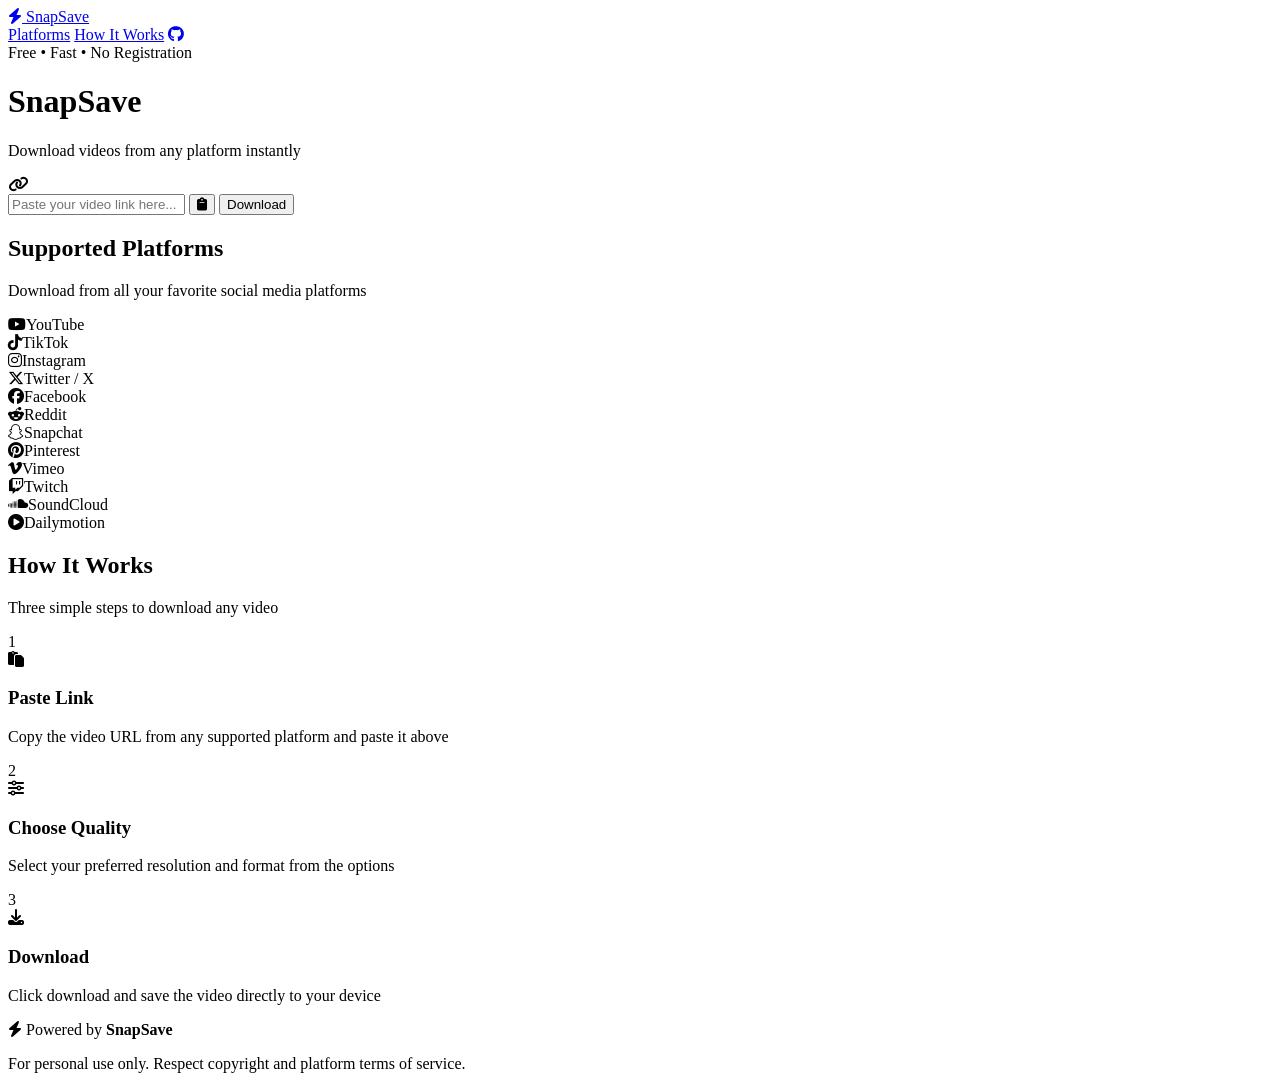
==== templates/index.html @ 3cb5baf1 "feat: add main HTML template with glassmorphism UI" ====
<!DOCTYPE html>
<html lang="en">
<head>
    <meta charset="UTF-8">
    <meta name="viewport" content="width=device-width, initial-scale=1.0">
    <title>SnapSave - Download Videos from Any Platform</title>
    <meta name="description" content="Download videos from YouTube, TikTok, Instagram, Twitter/X, Facebook, Reddit, Snapchat and more. Free, fast, and no registration required.">
    <link rel="preconnect" href="https://fonts.googleapis.com">
    <link rel="preconnect" href="https://fonts.gstatic.com" crossorigin>
    <link href="https://fonts.googleapis.com/css2?family=Inter:wght@300;400;500;600;700;800;900&display=swap" rel="stylesheet">
    <link rel="stylesheet" href="https://cdnjs.cloudflare.com/ajax/libs/font-awesome/6.5.1/css/all.min.css">
    <link rel="stylesheet" href="/static/css/style.css">
</head>
<body>
    <!-- Dot grid background -->
    <div class="dot-grid"></div>

    <!-- Ambient glow blobs -->
    <div class="ambient-glow ambient-glow--1"></div>
    <div class="ambient-glow ambient-glow--2"></div>
    <div class="ambient-glow ambient-glow--3"></div>

    <!-- Main Container -->
    <div class="container">

        <!-- Navigation -->
        <nav class="nav">
            <a href="/" class="nav__logo">
                <i class="fas fa-bolt"></i>
                <span>SnapSave</span>
            </a>
            <div class="nav__links">
                <a href="#platforms" class="nav__link">Platforms</a>
                <a href="#how-it-works" class="nav__link">How It Works</a>
                <a href="https://github.com" target="_blank" class="nav__link nav__link--icon" title="GitHub">
                    <i class="fab fa-github"></i>
                </a>
            </div>
        </nav>

        <!-- Hero Section -->
        <header class="hero">
            <div class="hero__badge">Free &bull; Fast &bull; No Registration</div>
            <h1 class="hero__title">
                <span class="gradient-text">SnapSave</span>
            </h1>
            <p class="hero__subtitle">Download videos from any platform instantly</p>

            <!-- URL Input -->
            <div class="input-group glass-card">
                <div class="input-group__icon">
                    <i class="fas fa-link"></i>
                </div>
                <input
                    type="url"
                    id="urlInput"
                    class="input-group__field"
                    placeholder="Paste your video link here..."
                    autocomplete="off"
                    spellcheck="false"
                >
                <button id="pasteBtn" class="input-group__paste" title="Paste from clipboard">
                    <i class="fas fa-clipboard"></i>
                </button>
                <button id="fetchBtn" class="btn btn--primary">
                    <span class="btn__text">Download</span>
                    <span class="btn__loader" hidden>
                        <i class="fas fa-circle-notch fa-spin"></i>
                    </span>
                </button>
            </div>
        </header>

        <!-- Results Section -->
        <section id="results" class="results" hidden>
            <div class="results__card glass-card">
                <!-- Thumbnail -->
                <div class="results__media">
                    <img id="resultThumb" class="results__thumb" src="" alt="Video thumbnail">
                    <span id="resultDuration" class="results__duration"></span>
                </div>
                <!-- Info -->
                <div class="results__info">
                    <div id="resultPlatform" class="results__platform-badge"></div>
                    <h2 id="resultTitle" class="results__title"></h2>
                    <p id="resultUploader" class="results__uploader"></p>

                    <!-- Quality Selector -->
                    <div class="results__controls">
                        <div class="select-wrap">
                            <select id="qualitySelect" class="select-wrap__select">
                                <option value="best">Best Quality</option>
                            </select>
                            <i class="fas fa-chevron-down select-wrap__icon"></i>
                        </div>
                        <button id="downloadBtn" class="btn btn--download">
                            <i class="fas fa-download"></i>
                            <span class="btn__text">Download Video</span>
                            <span class="btn__loader" hidden>
                                <i class="fas fa-circle-notch fa-spin"></i>
                            </span>
                        </button>
                    </div>
                </div>
            </div>
        </section>

        <!-- Loading Skeleton -->
        <section id="skeleton" class="results" hidden>
            <div class="skeleton-card glass-card">
                <div class="skeleton skeleton--thumb"></div>
                <div class="skeleton-info">
                    <div class="skeleton skeleton--badge"></div>
                    <div class="skeleton skeleton--title"></div>
                    <div class="skeleton skeleton--subtitle"></div>
                    <div class="skeleton skeleton--controls"></div>
                </div>
            </div>
        </section>

        <!-- Supported Platforms -->
        <section id="platforms" class="platforms">
            <h2 class="section-title">Supported Platforms</h2>
            <p class="section-subtitle">Download from all your favorite social media platforms</p>
            <div class="platforms__grid">
                <div class="platform-card glass-card" style="--accent:#FF0000">
                    <i class="fab fa-youtube"></i><span>YouTube</span>
                </div>
                <div class="platform-card glass-card" style="--accent:#00F2EA">
                    <i class="fab fa-tiktok"></i><span>TikTok</span>
                </div>
                <div class="platform-card glass-card" style="--accent:#E1306C">
                    <i class="fab fa-instagram"></i><span>Instagram</span>
                </div>
                <div class="platform-card glass-card" style="--accent:#FFFFFF">
                    <i class="fab fa-x-twitter"></i><span>Twitter / X</span>
                </div>
                <div class="platform-card glass-card" style="--accent:#1877F2">
                    <i class="fab fa-facebook"></i><span>Facebook</span>
                </div>
                <div class="platform-card glass-card" style="--accent:#FF4500">
                    <i class="fab fa-reddit-alien"></i><span>Reddit</span>
                </div>
                <div class="platform-card glass-card" style="--accent:#FFFC00">
                    <i class="fab fa-snapchat"></i><span>Snapchat</span>
                </div>
                <div class="platform-card glass-card" style="--accent:#E60023">
                    <i class="fab fa-pinterest"></i><span>Pinterest</span>
                </div>
                <div class="platform-card glass-card" style="--accent:#1AB7EA">
                    <i class="fab fa-vimeo-v"></i><span>Vimeo</span>
                </div>
                <div class="platform-card glass-card" style="--accent:#9146FF">
                    <i class="fab fa-twitch"></i><span>Twitch</span>
                </div>
                <div class="platform-card glass-card" style="--accent:#FF5500">
                    <i class="fab fa-soundcloud"></i><span>SoundCloud</span>
                </div>
                <div class="platform-card glass-card" style="--accent:#00AAFF">
                    <i class="fas fa-play-circle"></i><span>Dailymotion</span>
                </div>
            </div>
        </section>

        <!-- How It Works -->
        <section id="how-it-works" class="how-it-works">
            <h2 class="section-title">How It Works</h2>
            <p class="section-subtitle">Three simple steps to download any video</p>
            <div class="steps">
                <div class="step glass-card">
                    <div class="step__number">1</div>
                    <div class="step__icon"><i class="fas fa-paste"></i></div>
                    <h3>Paste Link</h3>
                    <p>Copy the video URL from any supported platform and paste it above</p>
                </div>
                <div class="step glass-card">
                    <div class="step__number">2</div>
                    <div class="step__icon"><i class="fas fa-sliders-h"></i></div>
                    <h3>Choose Quality</h3>
                    <p>Select your preferred resolution and format from the options</p>
                </div>
                <div class="step glass-card">
                    <div class="step__number">3</div>
                    <div class="step__icon"><i class="fas fa-download"></i></div>
                    <h3>Download</h3>
                    <p>Click download and save the video directly to your device</p>
                </div>
            </div>
        </section>

        <!-- Footer -->
        <footer class="footer">
            <div class="footer__inner">
                <p class="footer__brand">
                    <i class="fas fa-bolt"></i> Powered by <strong>SnapSave</strong>
                </p>
                <p class="footer__disclaimer">
                    For personal use only. Respect copyright and platform terms of service.
                </p>
            </div>
        </footer>
    </div>

    <!-- Toast container -->
    <div id="toastContainer" class="toast-container"></div>

    <script src="/static/js/script.js"></script>
</body>
</html>
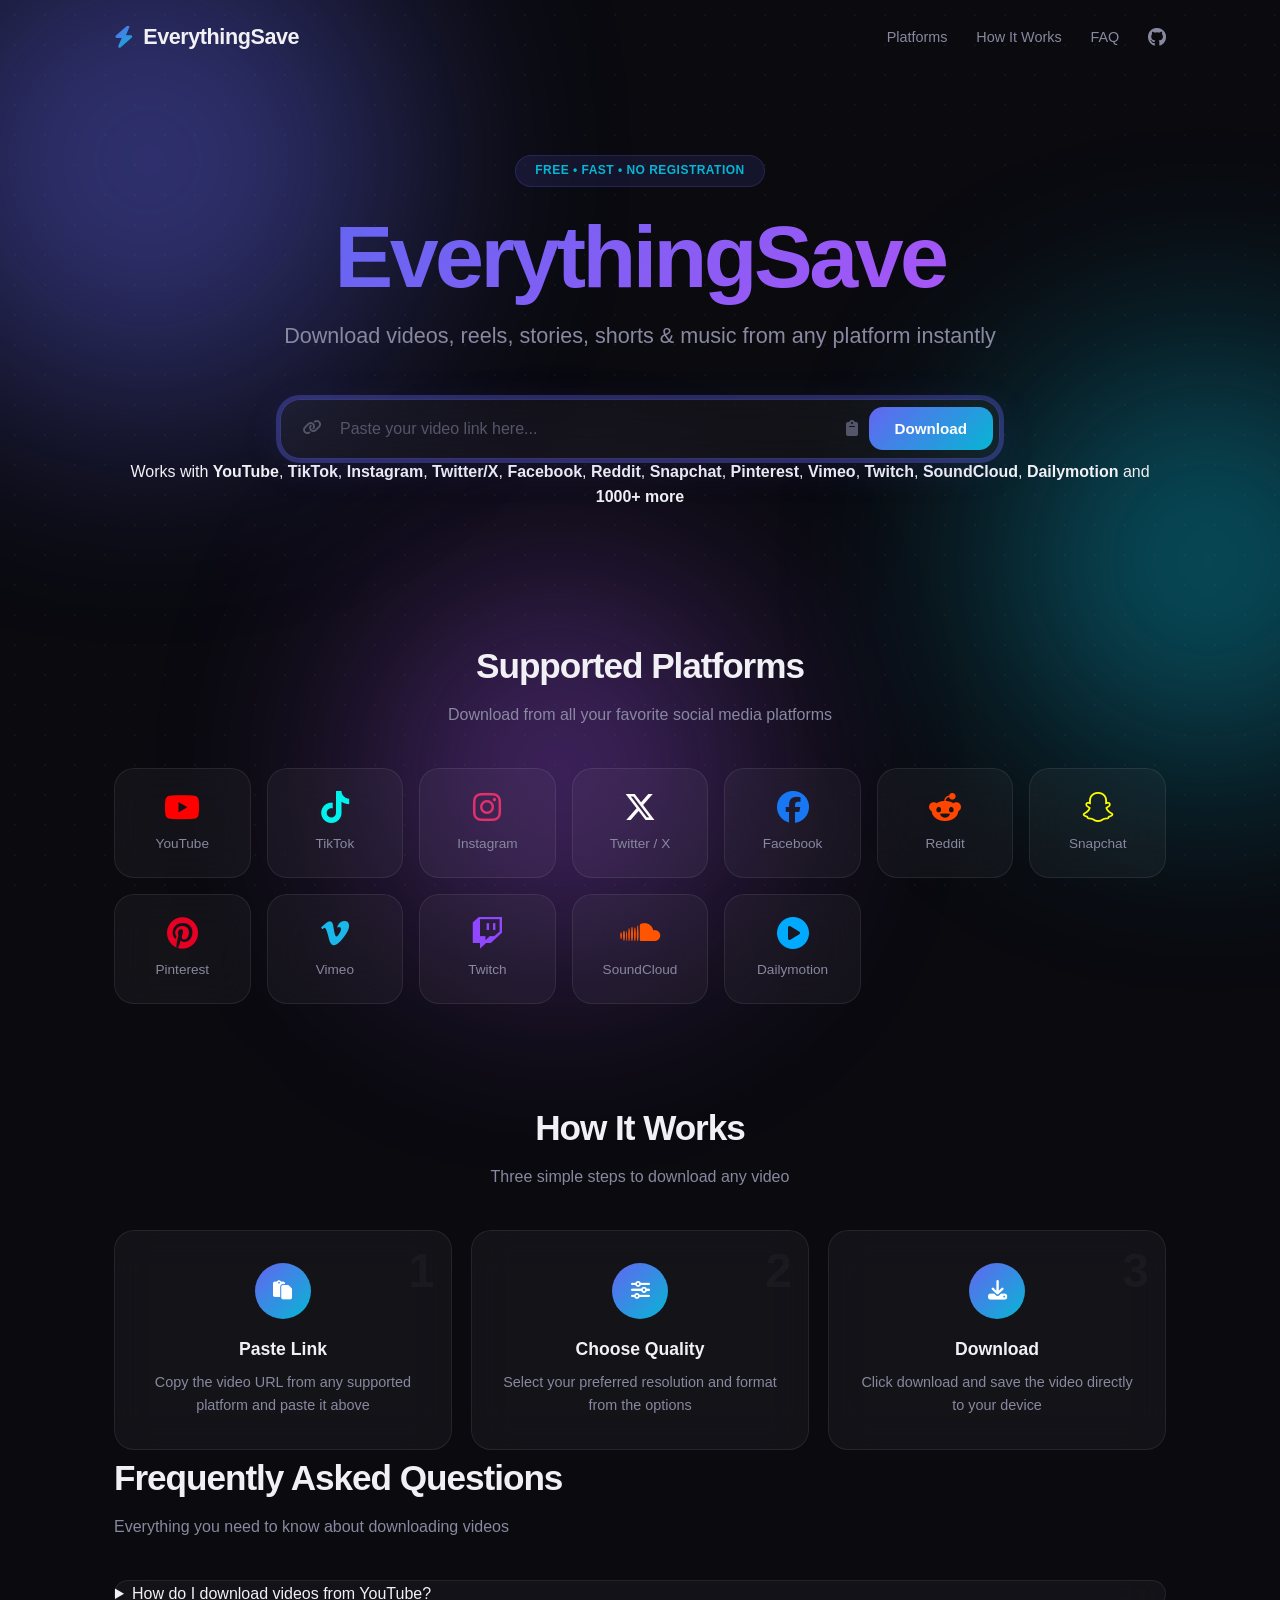
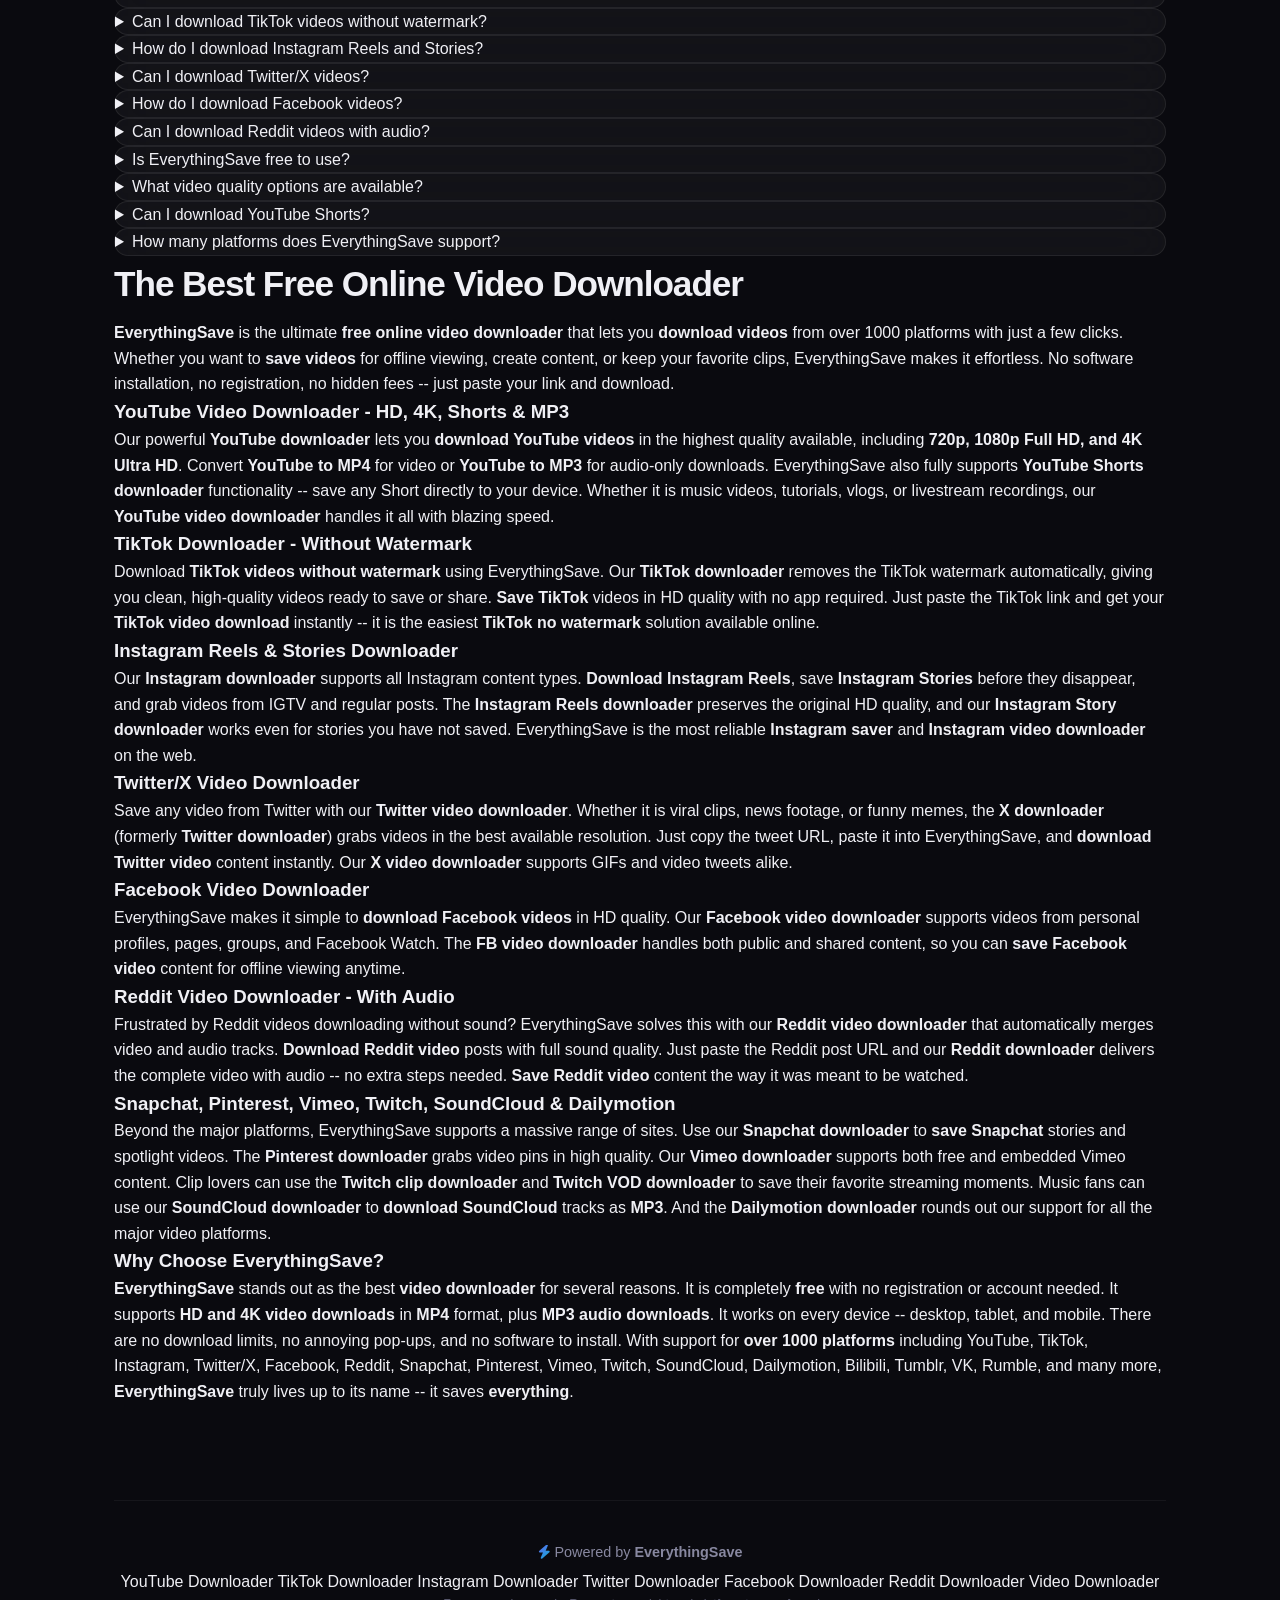
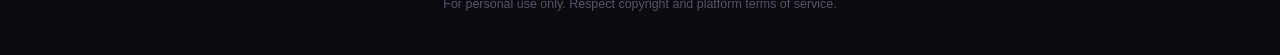
==== commit 89a6443f: "Rename to EverythingSave + massive SEO optimization" ====
--- a/templates/index.html
+++ b/templates/index.html
@@ -3,8 +3,197 @@
 <head>
     <meta charset="UTF-8">
     <meta name="viewport" content="width=device-width, initial-scale=1.0">
-    <title>SnapSave - Download Videos from Any Platform</title>
-    <meta name="description" content="Download videos from YouTube, TikTok, Instagram, Twitter/X, Facebook, Reddit, Snapchat and more. Free, fast, and no registration required.">
+    <title>EverythingSave - Free Video Downloader | Download from YouTube, TikTok, Instagram, Twitter &amp; More</title>
+    <meta name="description" content="EverythingSave is the #1 free online video downloader. Download videos from YouTube, TikTok, Instagram, Twitter/X, Facebook, Reddit, Snapchat, Pinterest, Vimeo, Twitch, SoundCloud, Dailymotion and 1000+ sites. No registration, no watermark, HD quality. Save videos, reels, stories, shorts, clips and music instantly.">
+    <meta name="keywords" content="video downloader, free video downloader, online video downloader, download video, save video, youtube downloader, youtube video downloader, download youtube video, youtube to mp4, youtube to mp3, youtube converter, youtube mp4, youtube save, tiktok downloader, tiktok video downloader, download tiktok video, tiktok save, tiktok no watermark, tiktok without watermark, save tiktok, instagram downloader, instagram video downloader, instagram reels downloader, download instagram reels, instagram story downloader, save instagram video, instagram reel save, instagram saver, twitter downloader, twitter video downloader, download twitter video, x downloader, x video downloader, save twitter video, download x video, facebook downloader, facebook video downloader, download facebook video, fb video downloader, save facebook video, reddit downloader, reddit video downloader, download reddit video, save reddit video, reddit video save, snapchat downloader, snapchat video downloader, download snapchat video, save snapchat, pinterest downloader, pinterest video downloader, download pinterest video, save pinterest video, vimeo downloader, vimeo video downloader, download vimeo video, twitch downloader, twitch clip downloader, download twitch clip, twitch vod downloader, soundcloud downloader, soundcloud mp3, download soundcloud, dailymotion downloader, download dailymotion video, video saver, social media downloader, social media video downloader, download social media video, free downloader, online downloader, mp4 downloader, hd video downloader, 4k video downloader, 1080p downloader, video converter, video to mp4, save video online, download video online, clip downloader, reel downloader, story downloader, shorts downloader, youtube shorts downloader, download youtube shorts, music downloader, audio downloader, mp3 downloader, download music, save music, video grabber, video ripper, content downloader, media downloader, stream downloader, download stream, bilibili downloader, tumblr downloader, ok.ru downloader, vk downloader, rumble downloader, bitchute downloader, odysee downloader, lbry downloader, bandcamp downloader, mixcloud downloader, likee downloader, triller downloader, kwai downloader, douyin downloader, weibo downloader, naver downloader, vlive downloader, everythingsave, everything save">
+    <link rel="canonical" href="https://www.thenovastudio.be/snap-save/">
+    <meta property="og:type" content="website">
+    <meta property="og:url" content="https://www.thenovastudio.be/snap-save/">
+    <meta property="og:title" content="EverythingSave - Free Video Downloader for Every Platform">
+    <meta property="og:description" content="Download videos from YouTube, TikTok, Instagram, Twitter/X, Facebook, Reddit, Snapchat, and 1000+ platforms. Free, fast, HD quality, no registration. Save reels, stories, shorts, clips, and music.">
+    <meta property="og:site_name" content="EverythingSave">
+    <meta property="og:locale" content="en_US">
+    <meta name="twitter:card" content="summary_large_image">
+    <meta name="twitter:url" content="https://www.thenovastudio.be/snap-save/">
+    <meta name="twitter:title" content="EverythingSave - Free Video Downloader for Every Platform">
+    <meta name="twitter:description" content="Download videos from YouTube, TikTok, Instagram, Twitter/X, Facebook, Reddit, Snapchat, and 1000+ platforms. Free, fast, HD quality, no registration. Save reels, stories, shorts, clips, and music.">
+    <meta name="robots" content="index, follow, max-image-preview:large, max-snippet:-1, max-video-preview:-1">
+    <meta name="author" content="The Nova Studio">
+    <meta name="theme-color" content="#7c3aed">
+    <meta http-equiv="content-language" content="en">
+    <link rel="alternate" hreflang="en" href="https://www.thenovastudio.be/snap-save/">
+    <script type="application/ld+json">
+    {
+        "@context": "https://schema.org",
+        "@type": "WebApplication",
+        "name": "EverythingSave",
+        "url": "https://www.thenovastudio.be/snap-save/",
+        "description": "EverythingSave is the #1 free online video downloader. Download videos from YouTube, TikTok, Instagram, Twitter/X, Facebook, Reddit, Snapchat, Pinterest, Vimeo, Twitch, SoundCloud, Dailymotion and 1000+ sites.",
+        "applicationCategory": "MultimediaApplication",
+        "operatingSystem": "Any",
+        "browserRequirements": "Requires JavaScript",
+        "offers": {
+            "@type": "Offer",
+            "price": "0",
+            "priceCurrency": "USD"
+        },
+        "featureList": [
+            "YouTube video downloader",
+            "TikTok video downloader without watermark",
+            "Instagram Reels and Stories downloader",
+            "Twitter/X video downloader",
+            "Facebook video downloader",
+            "Reddit video downloader with audio",
+            "Snapchat video downloader",
+            "Pinterest video downloader",
+            "Vimeo video downloader",
+            "Twitch clip and VOD downloader",
+            "SoundCloud music downloader",
+            "Dailymotion video downloader",
+            "HD and 4K quality support",
+            "MP4 and MP3 conversion",
+            "No registration required",
+            "No watermark",
+            "Supports 1000+ platforms"
+        ]
+    }
+    </script>
+    <script type="application/ld+json">
+    {
+        "@context": "https://schema.org",
+        "@type": "FAQPage",
+        "mainEntity": [
+            {
+                "@type": "Question",
+                "name": "How do I download videos from YouTube?",
+                "acceptedAnswer": {
+                    "@type": "Answer",
+                    "text": "Simply copy the YouTube video URL, paste it into EverythingSave, select your preferred quality (up to 4K), and click Download. You can download YouTube videos as MP4 or convert them to MP3 for audio only."
+                }
+            },
+            {
+                "@type": "Question",
+                "name": "Can I download TikTok videos without watermark?",
+                "acceptedAnswer": {
+                    "@type": "Answer",
+                    "text": "Yes! EverythingSave lets you download TikTok videos without the watermark. Just paste the TikTok video link and the downloaded video will be clean and watermark-free in HD quality."
+                }
+            },
+            {
+                "@type": "Question",
+                "name": "How do I download Instagram Reels and Stories?",
+                "acceptedAnswer": {
+                    "@type": "Answer",
+                    "text": "Copy the Instagram Reel or Story URL, paste it into EverythingSave, and click Download. We support Instagram Reels, Stories, IGTV, and regular posts with video content."
+                }
+            },
+            {
+                "@type": "Question",
+                "name": "Can I download Twitter/X videos?",
+                "acceptedAnswer": {
+                    "@type": "Answer",
+                    "text": "Absolutely! Copy the tweet URL containing the video, paste it into EverythingSave, and download the Twitter/X video in the highest available quality."
+                }
+            },
+            {
+                "@type": "Question",
+                "name": "How do I download Facebook videos?",
+                "acceptedAnswer": {
+                    "@type": "Answer",
+                    "text": "Copy the Facebook video URL or share link, paste it into EverythingSave, and click Download. We support Facebook videos, Reels, and Watch content in HD quality."
+                }
+            },
+            {
+                "@type": "Question",
+                "name": "Can I download Reddit videos with audio?",
+                "acceptedAnswer": {
+                    "@type": "Answer",
+                    "text": "Yes! Unlike many other tools, EverythingSave downloads Reddit videos with the audio track merged. Just paste the Reddit post URL and get the complete video with sound."
+                }
+            },
+            {
+                "@type": "Question",
+                "name": "Is EverythingSave free to use?",
+                "acceptedAnswer": {
+                    "@type": "Answer",
+                    "text": "Yes, EverythingSave is 100% free to use. There is no registration required, no hidden fees, and no limits on the number of downloads. Just paste your link and download."
+                }
+            },
+            {
+                "@type": "Question",
+                "name": "What video quality options are available?",
+                "acceptedAnswer": {
+                    "@type": "Answer",
+                    "text": "EverythingSave supports multiple quality options including 360p, 480p, 720p, 1080p (Full HD), and up to 4K resolution when available. You can also choose audio-only MP3 downloads."
+                }
+            },
+            {
+                "@type": "Question",
+                "name": "Can I download YouTube Shorts?",
+                "acceptedAnswer": {
+                    "@type": "Answer",
+                    "text": "Yes! EverythingSave fully supports YouTube Shorts. Just copy the Shorts URL and paste it into the downloader to save it to your device in HD quality."
+                }
+            },
+            {
+                "@type": "Question",
+                "name": "How many platforms does EverythingSave support?",
+                "acceptedAnswer": {
+                    "@type": "Answer",
+                    "text": "EverythingSave supports over 1000 platforms including YouTube, TikTok, Instagram, Twitter/X, Facebook, Reddit, Snapchat, Pinterest, Vimeo, Twitch, SoundCloud, Dailymotion, Bilibili, Tumblr, VK, Rumble, and many more."
+                }
+            }
+        ]
+    }
+    </script>
+    <script type="application/ld+json">
+    {
+        "@context": "https://schema.org",
+        "@type": "BreadcrumbList",
+        "itemListElement": [
+            {
+                "@type": "ListItem",
+                "position": 1,
+                "name": "The Nova Studio",
+                "item": "https://www.thenovastudio.be/"
+            },
+            {
+                "@type": "ListItem",
+                "position": 2,
+                "name": "EverythingSave",
+                "item": "https://www.thenovastudio.be/snap-save/"
+            }
+        ]
+    }
+    </script>
+    <script type="application/ld+json">
+    {
+        "@context": "https://schema.org",
+        "@type": "HowTo",
+        "name": "How to Download Videos with EverythingSave",
+        "description": "Download videos from YouTube, TikTok, Instagram, Twitter/X and 1000+ platforms in three easy steps.",
+        "step": [
+            {
+                "@type": "HowToStep",
+                "position": 1,
+                "name": "Copy the video link",
+                "text": "Go to the platform (YouTube, TikTok, Instagram, etc.) and copy the URL of the video you want to download."
+            },
+            {
+                "@type": "HowToStep",
+                "position": 2,
+                "name": "Paste the link into EverythingSave",
+                "text": "Open EverythingSave and paste the copied video URL into the input field at the top of the page."
+            },
+            {
+                "@type": "HowToStep",
+                "position": 3,
+                "name": "Download the video",
+                "text": "Select your preferred quality and format, then click the Download button to save the video to your device."
+            }
+        ]
+    }
+    </script>
     <link rel="preconnect" href="https://fonts.googleapis.com">
     <link rel="preconnect" href="https://fonts.gstatic.com" crossorigin>
     <link href="https://fonts.googleapis.com/css2?family=Inter:wght@300;400;500;600;700;800;900&display=swap" rel="stylesheet">
@@ -27,12 +216,13 @@
         <nav class="nav">
             <a href="/" class="nav__logo">
                 <i class="fas fa-bolt"></i>
-                <span>SnapSave</span>
+                <span>EverythingSave</span>
             </a>
             <div class="nav__links">
                 <a href="#platforms" class="nav__link">Platforms</a>
                 <a href="#how-it-works" class="nav__link">How It Works</a>
-                <a href="https://github.com" target="_blank" class="nav__link nav__link--icon" title="GitHub">
+                <a href="#faq" class="nav__link">FAQ</a>
+                <a href="https://github.com/thenovastudio" target="_blank" class="nav__link nav__link--icon" title="GitHub">
                     <i class="fab fa-github"></i>
                 </a>
             </div>
@@ -42,9 +232,9 @@
         <header class="hero">
             <div class="hero__badge">Free &bull; Fast &bull; No Registration</div>
             <h1 class="hero__title">
-                <span class="gradient-text">SnapSave</span>
+                <span class="gradient-text">EverythingSave</span>
             </h1>
-            <p class="hero__subtitle">Download videos from any platform instantly</p>
+            <p class="hero__subtitle">Download videos, reels, stories, shorts &amp; music from any platform instantly</p>
 
             <!-- URL Input -->
             <div class="input-group glass-card">
@@ -69,6 +259,7 @@
                     </span>
                 </button>
             </div>
+            <p class="hero__platforms-text">Works with <strong>YouTube</strong>, <strong>TikTok</strong>, <strong>Instagram</strong>, <strong>Twitter/X</strong>, <strong>Facebook</strong>, <strong>Reddit</strong>, <strong>Snapchat</strong>, <strong>Pinterest</strong>, <strong>Vimeo</strong>, <strong>Twitch</strong>, <strong>SoundCloud</strong>, <strong>Dailymotion</strong> and <strong>1000+ more</strong></p>
         </header>
 
         <!-- Results Section -->
@@ -188,12 +379,120 @@
             </div>
         </section>
 
+        <!-- FAQ Section -->
+        <section id="faq" class="faq">
+            <h2 class="section-title">Frequently Asked Questions</h2>
+            <p class="section-subtitle">Everything you need to know about downloading videos</p>
+            <div class="faq__list">
+                <details class="faq__item glass-card">
+                    <summary class="faq__question">How do I download videos from YouTube?</summary>
+                    <div class="faq__answer">
+                        <p>Simply copy the YouTube video URL, paste it into EverythingSave, select your preferred quality (up to 4K), and click Download. You can download YouTube videos as MP4 or convert them to MP3 for audio only.</p>
+                    </div>
+                </details>
+                <details class="faq__item glass-card">
+                    <summary class="faq__question">Can I download TikTok videos without watermark?</summary>
+                    <div class="faq__answer">
+                        <p>Yes! EverythingSave lets you download TikTok videos without the watermark. Just paste the TikTok video link and the downloaded video will be clean and watermark-free in HD quality.</p>
+                    </div>
+                </details>
+                <details class="faq__item glass-card">
+                    <summary class="faq__question">How do I download Instagram Reels and Stories?</summary>
+                    <div class="faq__answer">
+                        <p>Copy the Instagram Reel or Story URL, paste it into EverythingSave, and click Download. We support Instagram Reels, Stories, IGTV, and regular posts with video content.</p>
+                    </div>
+                </details>
+                <details class="faq__item glass-card">
+                    <summary class="faq__question">Can I download Twitter/X videos?</summary>
+                    <div class="faq__answer">
+                        <p>Absolutely! Copy the tweet URL containing the video, paste it into EverythingSave, and download the Twitter/X video in the highest available quality.</p>
+                    </div>
+                </details>
+                <details class="faq__item glass-card">
+                    <summary class="faq__question">How do I download Facebook videos?</summary>
+                    <div class="faq__answer">
+                        <p>Copy the Facebook video URL or share link, paste it into EverythingSave, and click Download. We support Facebook videos, Reels, and Watch content in HD quality.</p>
+                    </div>
+                </details>
+                <details class="faq__item glass-card">
+                    <summary class="faq__question">Can I download Reddit videos with audio?</summary>
+                    <div class="faq__answer">
+                        <p>Yes! Unlike many other tools, EverythingSave downloads Reddit videos with the audio track merged. Just paste the Reddit post URL and get the complete video with sound.</p>
+                    </div>
+                </details>
+                <details class="faq__item glass-card">
+                    <summary class="faq__question">Is EverythingSave free to use?</summary>
+                    <div class="faq__answer">
+                        <p>Yes, EverythingSave is 100% free to use. There is no registration required, no hidden fees, and no limits on the number of downloads. Just paste your link and download.</p>
+                    </div>
+                </details>
+                <details class="faq__item glass-card">
+                    <summary class="faq__question">What video quality options are available?</summary>
+                    <div class="faq__answer">
+                        <p>EverythingSave supports multiple quality options including 360p, 480p, 720p, 1080p (Full HD), and up to 4K resolution when available. You can also choose audio-only MP3 downloads.</p>
+                    </div>
+                </details>
+                <details class="faq__item glass-card">
+                    <summary class="faq__question">Can I download YouTube Shorts?</summary>
+                    <div class="faq__answer">
+                        <p>Yes! EverythingSave fully supports YouTube Shorts. Just copy the Shorts URL and paste it into the downloader to save it to your device in HD quality.</p>
+                    </div>
+                </details>
+                <details class="faq__item glass-card">
+                    <summary class="faq__question">How many platforms does EverythingSave support?</summary>
+                    <div class="faq__answer">
+                        <p>EverythingSave supports over 1000 platforms including YouTube, TikTok, Instagram, Twitter/X, Facebook, Reddit, Snapchat, Pinterest, Vimeo, Twitch, SoundCloud, Dailymotion, Bilibili, Tumblr, VK, Rumble, and many more.</p>
+                    </div>
+                </details>
+            </div>
+        </section>
+
+        <!-- SEO Content Section -->
+        <section class="seo-content">
+            <h2 class="section-title">The Best Free Online Video Downloader</h2>
+
+            <p><strong>EverythingSave</strong> is the ultimate <strong>free online video downloader</strong> that lets you <strong>download videos</strong> from over 1000 platforms with just a few clicks. Whether you want to <strong>save videos</strong> for offline viewing, create content, or keep your favorite clips, EverythingSave makes it effortless. No software installation, no registration, no hidden fees -- just paste your link and download.</p>
+
+            <h3>YouTube Video Downloader - HD, 4K, Shorts &amp; MP3</h3>
+            <p>Our powerful <strong>YouTube downloader</strong> lets you <strong>download YouTube videos</strong> in the highest quality available, including <strong>720p, 1080p Full HD, and 4K Ultra HD</strong>. Convert <strong>YouTube to MP4</strong> for video or <strong>YouTube to MP3</strong> for audio-only downloads. EverythingSave also fully supports <strong>YouTube Shorts downloader</strong> functionality -- save any Short directly to your device. Whether it is music videos, tutorials, vlogs, or livestream recordings, our <strong>YouTube video downloader</strong> handles it all with blazing speed.</p>
+
+            <h3>TikTok Downloader - Without Watermark</h3>
+            <p>Download <strong>TikTok videos without watermark</strong> using EverythingSave. Our <strong>TikTok downloader</strong> removes the TikTok watermark automatically, giving you clean, high-quality videos ready to save or share. <strong>Save TikTok</strong> videos in HD quality with no app required. Just paste the TikTok link and get your <strong>TikTok video download</strong> instantly -- it is the easiest <strong>TikTok no watermark</strong> solution available online.</p>
+
+            <h3>Instagram Reels &amp; Stories Downloader</h3>
+            <p>Our <strong>Instagram downloader</strong> supports all Instagram content types. <strong>Download Instagram Reels</strong>, save <strong>Instagram Stories</strong> before they disappear, and grab videos from IGTV and regular posts. The <strong>Instagram Reels downloader</strong> preserves the original HD quality, and our <strong>Instagram Story downloader</strong> works even for stories you have not saved. EverythingSave is the most reliable <strong>Instagram saver</strong> and <strong>Instagram video downloader</strong> on the web.</p>
+
+            <h3>Twitter/X Video Downloader</h3>
+            <p>Save any video from Twitter with our <strong>Twitter video downloader</strong>. Whether it is viral clips, news footage, or funny memes, the <strong>X downloader</strong> (formerly <strong>Twitter downloader</strong>) grabs videos in the best available resolution. Just copy the tweet URL, paste it into EverythingSave, and <strong>download Twitter video</strong> content instantly. Our <strong>X video downloader</strong> supports GIFs and video tweets alike.</p>
+
+            <h3>Facebook Video Downloader</h3>
+            <p>EverythingSave makes it simple to <strong>download Facebook videos</strong> in HD quality. Our <strong>Facebook video downloader</strong> supports videos from personal profiles, pages, groups, and Facebook Watch. The <strong>FB video downloader</strong> handles both public and shared content, so you can <strong>save Facebook video</strong> content for offline viewing anytime.</p>
+
+            <h3>Reddit Video Downloader - With Audio</h3>
+            <p>Frustrated by Reddit videos downloading without sound? EverythingSave solves this with our <strong>Reddit video downloader</strong> that automatically merges video and audio tracks. <strong>Download Reddit video</strong> posts with full sound quality. Just paste the Reddit post URL and our <strong>Reddit downloader</strong> delivers the complete video with audio -- no extra steps needed. <strong>Save Reddit video</strong> content the way it was meant to be watched.</p>
+
+            <h3>Snapchat, Pinterest, Vimeo, Twitch, SoundCloud &amp; Dailymotion</h3>
+            <p>Beyond the major platforms, EverythingSave supports a massive range of sites. Use our <strong>Snapchat downloader</strong> to <strong>save Snapchat</strong> stories and spotlight videos. The <strong>Pinterest downloader</strong> grabs video pins in high quality. Our <strong>Vimeo downloader</strong> supports both free and embedded Vimeo content. Clip lovers can use the <strong>Twitch clip downloader</strong> and <strong>Twitch VOD downloader</strong> to save their favorite streaming moments. Music fans can use our <strong>SoundCloud downloader</strong> to <strong>download SoundCloud</strong> tracks as <strong>MP3</strong>. And the <strong>Dailymotion downloader</strong> rounds out our support for all the major video platforms.</p>
+
+            <h3>Why Choose EverythingSave?</h3>
+            <p><strong>EverythingSave</strong> stands out as the best <strong>video downloader</strong> for several reasons. It is completely <strong>free</strong> with no registration or account needed. It supports <strong>HD and 4K video downloads</strong> in <strong>MP4</strong> format, plus <strong>MP3 audio downloads</strong>. It works on every device -- desktop, tablet, and mobile. There are no download limits, no annoying pop-ups, and no software to install. With support for <strong>over 1000 platforms</strong> including YouTube, TikTok, Instagram, Twitter/X, Facebook, Reddit, Snapchat, Pinterest, Vimeo, Twitch, SoundCloud, Dailymotion, Bilibili, Tumblr, VK, Rumble, and many more, <strong>EverythingSave</strong> truly lives up to its name -- it saves <strong>everything</strong>.</p>
+        </section>
+
         <!-- Footer -->
         <footer class="footer">
             <div class="footer__inner">
                 <p class="footer__brand">
-                    <i class="fas fa-bolt"></i> Powered by <strong>SnapSave</strong>
+                    <i class="fas fa-bolt"></i> Powered by <strong>EverythingSave</strong>
                 </p>
+                <div class="footer__links">
+                    <a href="#" class="footer__link">YouTube Downloader</a>
+                    <a href="#" class="footer__link">TikTok Downloader</a>
+                    <a href="#" class="footer__link">Instagram Downloader</a>
+                    <a href="#" class="footer__link">Twitter Downloader</a>
+                    <a href="#" class="footer__link">Facebook Downloader</a>
+                    <a href="#" class="footer__link">Reddit Downloader</a>
+                    <a href="#" class="footer__link">Video Downloader</a>
+                </div>
                 <p class="footer__disclaimer">
                     For personal use only. Respect copyright and platform terms of service.
                 </p>
@@ -206,4 +505,4 @@
 
     <script src="/static/js/script.js"></script>
 </body>
-</html>+</html>
--- a/static/css/style.css
+++ b/static/css/style.css
@@ -0,0 +1,747 @@
+/* ==========================================================================
+   SnapSave - Premium Dark Glassmorphism Theme
+   ========================================================================== */
+
+/* ---------------------------------------------------------------------------
+   Custom Properties
+   --------------------------------------------------------------------------- */
+:root {
+    /* Core palette */
+    --bg-primary:    #0a0a0f;
+    --bg-secondary:  #12121a;
+    --bg-card:       rgba(255, 255, 255, 0.03);
+    --bg-card-hover: rgba(255, 255, 255, 0.06);
+
+    /* Glass */
+    --glass-bg:      rgba(255, 255, 255, 0.04);
+    --glass-border:  rgba(255, 255, 255, 0.08);
+    --glass-blur:    20px;
+
+    /* Accent gradients */
+    --accent-1: #6366f1;      /* indigo  */
+    --accent-2: #06b6d4;      /* cyan    */
+    --accent-3: #a855f7;      /* purple  */
+    --gradient-primary: linear-gradient(135deg, var(--accent-1), var(--accent-2));
+    --gradient-hero:    linear-gradient(135deg, var(--accent-1), var(--accent-3), var(--accent-2));
+
+    /* Text */
+    --text-primary:   #f0f0f5;
+    --text-secondary: #8888a0;
+    --text-muted:     #55556a;
+
+    /* Glow */
+    --glow-primary: rgba(99, 102, 241, 0.35);
+    --glow-cyan:    rgba(6, 182, 212, 0.30);
+
+    /* Spacing */
+    --container-max: 1100px;
+    --section-gap:   6rem;
+
+    /* Radius */
+    --radius-sm:  8px;
+    --radius-md: 14px;
+    --radius-lg: 20px;
+    --radius-xl: 28px;
+
+    /* Transitions */
+    --ease: cubic-bezier(.4, 0, .2, 1);
+    --speed: 0.3s;
+}
+
+/* ---------------------------------------------------------------------------
+   Reset & Base
+   --------------------------------------------------------------------------- */
+*, *::before, *::after { box-sizing: border-box; margin: 0; padding: 0; }
+
+html {
+    scroll-behavior: smooth;
+    -webkit-font-smoothing: antialiased;
+    -moz-osx-font-smoothing: grayscale;
+}
+
+body {
+    font-family: 'Inter', -apple-system, BlinkMacSystemFont, 'Segoe UI', sans-serif;
+    background: var(--bg-primary);
+    color: var(--text-primary);
+    line-height: 1.6;
+    min-height: 100vh;
+    overflow-x: hidden;
+    position: relative;
+}
+
+/* Custom scrollbar */
+::-webkit-scrollbar { width: 8px; }
+::-webkit-scrollbar-track { background: var(--bg-primary); }
+::-webkit-scrollbar-thumb {
+    background: rgba(255,255,255,0.1);
+    border-radius: 4px;
+}
+::-webkit-scrollbar-thumb:hover { background: rgba(255,255,255,0.18); }
+
+a { color: inherit; text-decoration: none; }
+img { max-width: 100%; display: block; }
+button, input, select { font-family: inherit; }
+
+/* ---------------------------------------------------------------------------
+   Dot-Grid Background
+   --------------------------------------------------------------------------- */
+.dot-grid {
+    position: fixed;
+    inset: 0;
+    z-index: 0;
+    background-image: radial-gradient(rgba(255,255,255,0.04) 1px, transparent 1px);
+    background-size: 30px 30px;
+    pointer-events: none;
+}
+
+/* ---------------------------------------------------------------------------
+   Ambient Glow Blobs
+   --------------------------------------------------------------------------- */
+.ambient-glow {
+    position: fixed;
+    border-radius: 50%;
+    filter: blur(120px);
+    opacity: 0.45;
+    pointer-events: none;
+    z-index: 0;
+}
+.ambient-glow--1 {
+    width: 500px; height: 500px;
+    top: -10%; left: -8%;
+    background: var(--accent-1);
+    animation: float 18s ease-in-out infinite alternate;
+}
+.ambient-glow--2 {
+    width: 400px; height: 400px;
+    top: 40%; right: -10%;
+    background: var(--accent-2);
+    animation: float 22s ease-in-out infinite alternate-reverse;
+}
+.ambient-glow--3 {
+    width: 350px; height: 350px;
+    bottom: -5%; left: 30%;
+    background: var(--accent-3);
+    animation: float 20s ease-in-out infinite alternate;
+}
+
+@keyframes float {
+    0%   { transform: translate(0, 0) scale(1); }
+    50%  { transform: translate(30px, -20px) scale(1.05); }
+    100% { transform: translate(-20px, 15px) scale(0.95); }
+}
+
+/* ---------------------------------------------------------------------------
+   Container
+   --------------------------------------------------------------------------- */
+.container {
+    position: relative;
+    z-index: 1;
+    max-width: var(--container-max);
+    margin: 0 auto;
+    padding: 0 1.5rem;
+}
+
+/* ---------------------------------------------------------------------------
+   Glass Card Utility
+   --------------------------------------------------------------------------- */
+.glass-card {
+    background: var(--glass-bg);
+    border: 1px solid var(--glass-border);
+    border-radius: var(--radius-lg);
+    backdrop-filter: blur(var(--glass-blur));
+    -webkit-backdrop-filter: blur(var(--glass-blur));
+}
+
+/* ---------------------------------------------------------------------------
+   Navigation
+   --------------------------------------------------------------------------- */
+.nav {
+    display: flex;
+    align-items: center;
+    justify-content: space-between;
+    padding: 1.25rem 0;
+}
+.nav__logo {
+    display: flex; align-items: center; gap: .6rem;
+    font-size: 1.35rem; font-weight: 800;
+    letter-spacing: -0.02em;
+}
+.nav__logo i {
+    background: var(--gradient-primary);
+    -webkit-background-clip: text;
+    -webkit-text-fill-color: transparent;
+    background-clip: text;
+    font-size: 1.4rem;
+}
+.nav__links {
+    display: flex; align-items: center; gap: 1.8rem;
+}
+.nav__link {
+    font-size: 0.9rem;
+    color: var(--text-secondary);
+    transition: color var(--speed) var(--ease);
+}
+.nav__link:hover { color: var(--text-primary); }
+.nav__link--icon { font-size: 1.15rem; }
+
+/* ---------------------------------------------------------------------------
+   Hero
+   --------------------------------------------------------------------------- */
+.hero {
+    text-align: center;
+    padding: 5rem 0 2rem;
+}
+.hero__badge {
+    display: inline-block;
+    padding: 0.35rem 1.2rem;
+    border-radius: 100px;
+    font-size: 0.75rem;
+    font-weight: 600;
+    letter-spacing: 0.04em;
+    text-transform: uppercase;
+    background: rgba(99,102,241,0.12);
+    color: var(--accent-2);
+    border: 1px solid rgba(99,102,241,0.2);
+    margin-bottom: 1.5rem;
+}
+.hero__title {
+    font-size: clamp(3rem, 8vw, 5.5rem);
+    font-weight: 900;
+    line-height: 1.05;
+    letter-spacing: -0.04em;
+    margin-bottom: 1rem;
+}
+.gradient-text {
+    background: var(--gradient-hero);
+    -webkit-background-clip: text;
+    -webkit-text-fill-color: transparent;
+    background-clip: text;
+    background-size: 200% 200%;
+    animation: gradientShift 6s ease-in-out infinite;
+}
+@keyframes gradientShift {
+    0%, 100% { background-position: 0% 50%; }
+    50%      { background-position: 100% 50%; }
+}
+.hero__subtitle {
+    font-size: clamp(1rem, 2.5vw, 1.35rem);
+    color: var(--text-secondary);
+    font-weight: 400;
+    margin-bottom: 2.8rem;
+}
+
+/* ---------------------------------------------------------------------------
+   Input Group
+   --------------------------------------------------------------------------- */
+.input-group {
+    display: flex;
+    align-items: center;
+    max-width: 720px;
+    margin: 0 auto;
+    padding: 0.4rem;
+    gap: 0;
+    transition: box-shadow var(--speed) var(--ease), border-color var(--speed) var(--ease);
+}
+.input-group:focus-within {
+    border-color: rgba(99,102,241,0.4);
+    box-shadow: 0 0 0 4px var(--glow-primary), 0 8px 40px rgba(99,102,241,0.12);
+}
+.input-group__icon {
+    padding: 0 0.6rem 0 1rem;
+    color: var(--text-muted);
+    font-size: 0.95rem;
+    flex-shrink: 0;
+}
+.input-group__field {
+    flex: 1;
+    background: none;
+    border: none;
+    outline: none;
+    color: var(--text-primary);
+    font-size: 1rem;
+    padding: 0.85rem 0.5rem;
+    min-width: 0;
+}
+.input-group__field::placeholder {
+    color: var(--text-muted);
+}
+.input-group__paste {
+    background: none;
+    border: none;
+    color: var(--text-muted);
+    font-size: 1rem;
+    padding: 0.5rem 0.7rem;
+    cursor: pointer;
+    border-radius: var(--radius-sm);
+    transition: color var(--speed), background var(--speed);
+    flex-shrink: 0;
+}
+.input-group__paste:hover {
+    color: var(--text-primary);
+    background: rgba(255,255,255,0.06);
+}
+
+/* ---------------------------------------------------------------------------
+   Buttons
+   --------------------------------------------------------------------------- */
+.btn {
+    display: inline-flex;
+    align-items: center;
+    gap: 0.55rem;
+    padding: 0.8rem 1.6rem;
+    font-size: 0.95rem;
+    font-weight: 600;
+    border: none;
+    border-radius: var(--radius-md);
+    cursor: pointer;
+    transition: transform var(--speed) var(--ease),
+                box-shadow var(--speed) var(--ease),
+                opacity var(--speed);
+    white-space: nowrap;
+    flex-shrink: 0;
+}
+.btn:active { transform: scale(0.97); }
+
+.btn--primary {
+    background: var(--gradient-primary);
+    color: #fff;
+}
+.btn--primary:hover {
+    box-shadow: 0 0 24px var(--glow-primary), 0 4px 20px rgba(99,102,241,0.25);
+}
+
+.btn--download {
+    background: var(--gradient-primary);
+    color: #fff;
+    padding: 0.85rem 2rem;
+    font-size: 1rem;
+    border-radius: var(--radius-md);
+}
+.btn--download:hover {
+    box-shadow: 0 0 28px var(--glow-primary), 0 4px 24px rgba(6,182,212,0.2);
+}
+
+.btn:disabled {
+    opacity: 0.5;
+    cursor: not-allowed;
+}
+
+/* ---------------------------------------------------------------------------
+   Results
+   --------------------------------------------------------------------------- */
+.results {
+    margin: 2.5rem auto 0;
+    max-width: 760px;
+    animation: fadeUp 0.5s var(--ease) both;
+}
+@keyframes fadeUp {
+    from { opacity: 0; transform: translateY(20px); }
+    to   { opacity: 1; transform: translateY(0); }
+}
+.results__card {
+    display: flex;
+    gap: 1.6rem;
+    padding: 1.4rem;
+    align-items: flex-start;
+}
+.results__media {
+    position: relative;
+    flex-shrink: 0;
+    width: 260px;
+    border-radius: var(--radius-md);
+    overflow: hidden;
+}
+.results__thumb {
+    width: 100%;
+    aspect-ratio: 16/9;
+    object-fit: cover;
+    display: block;
+    background: var(--bg-secondary);
+}
+.results__duration {
+    position: absolute;
+    bottom: 8px; right: 8px;
+    background: rgba(0,0,0,0.75);
+    color: #fff;
+    font-size: 0.75rem;
+    font-weight: 600;
+    padding: 0.15rem 0.5rem;
+    border-radius: 6px;
+}
+.results__info {
+    flex: 1;
+    min-width: 0;
+}
+.results__platform-badge {
+    display: inline-flex;
+    align-items: center;
+    gap: 0.4rem;
+    padding: 0.25rem 0.75rem;
+    border-radius: 100px;
+    font-size: 0.75rem;
+    font-weight: 600;
+    background: rgba(255,255,255,0.06);
+    border: 1px solid rgba(255,255,255,0.1);
+    margin-bottom: 0.6rem;
+}
+.results__title {
+    font-size: 1.1rem;
+    font-weight: 700;
+    line-height: 1.4;
+    margin-bottom: 0.25rem;
+    display: -webkit-box;
+    -webkit-line-clamp: 2;
+    -webkit-box-orient: vertical;
+    overflow: hidden;
+}
+.results__uploader {
+    color: var(--text-secondary);
+    font-size: 0.85rem;
+    margin-bottom: 1rem;
+}
+.results__controls {
+    display: flex;
+    gap: 0.8rem;
+    align-items: center;
+    flex-wrap: wrap;
+}
+
+/* Select Wrapper */
+.select-wrap {
+    position: relative;
+    flex: 1;
+    min-width: 150px;
+}
+.select-wrap__select {
+    width: 100%;
+    appearance: none;
+    -webkit-appearance: none;
+    background: rgba(255,255,255,0.05);
+    border: 1px solid var(--glass-border);
+    border-radius: var(--radius-sm);
+    color: var(--text-primary);
+    font-size: 0.9rem;
+    padding: 0.7rem 2.4rem 0.7rem 0.9rem;
+    cursor: pointer;
+    outline: none;
+    transition: border-color var(--speed);
+}
+.select-wrap__select:focus {
+    border-color: var(--accent-1);
+}
+.select-wrap__select option {
+    background: #1a1a2e;
+    color: #fff;
+}
+.select-wrap__icon {
+    position: absolute;
+    right: 0.8rem;
+    top: 50%;
+    transform: translateY(-50%);
+    font-size: 0.7rem;
+    color: var(--text-muted);
+    pointer-events: none;
+}
+
+/* ---------------------------------------------------------------------------
+   Loading Skeleton
+   --------------------------------------------------------------------------- */
+.skeleton-card {
+    display: flex;
+    gap: 1.6rem;
+    padding: 1.4rem;
+}
+.skeleton {
+    background: linear-gradient(90deg, rgba(255,255,255,0.04) 25%, rgba(255,255,255,0.08) 50%, rgba(255,255,255,0.04) 75%);
+    background-size: 200% 100%;
+    animation: shimmer 1.5s infinite;
+    border-radius: var(--radius-sm);
+}
+@keyframes shimmer {
+    0%   { background-position: 200% 0; }
+    100% { background-position: -200% 0; }
+}
+.skeleton--thumb  { width: 260px; aspect-ratio: 16/9; flex-shrink: 0; border-radius: var(--radius-md); }
+.skeleton-info    { flex: 1; display: flex; flex-direction: column; gap: 0.8rem; }
+.skeleton--badge  { width: 90px; height: 24px; }
+.skeleton--title  { width: 100%; height: 22px; }
+.skeleton--subtitle { width: 60%; height: 16px; }
+.skeleton--controls { width: 100%; height: 44px; margin-top: auto; }
+
+/* ---------------------------------------------------------------------------
+   Platforms Grid
+   --------------------------------------------------------------------------- */
+.platforms {
+    text-align: center;
+    padding-top: var(--section-gap);
+}
+.section-title {
+    font-size: clamp(1.6rem, 4vw, 2.2rem);
+    font-weight: 800;
+    letter-spacing: -0.03em;
+    margin-bottom: 0.5rem;
+}
+.section-subtitle {
+    color: var(--text-secondary);
+    font-size: 1rem;
+    margin-bottom: 2.5rem;
+}
+.platforms__grid {
+    display: grid;
+    grid-template-columns: repeat(auto-fill, minmax(130px, 1fr));
+    gap: 1rem;
+}
+.platform-card {
+    display: flex;
+    flex-direction: column;
+    align-items: center;
+    gap: 0.6rem;
+    padding: 1.4rem 0.8rem;
+    text-align: center;
+    font-size: 0.85rem;
+    font-weight: 500;
+    color: var(--text-secondary);
+    transition: transform var(--speed) var(--ease),
+                box-shadow var(--speed) var(--ease),
+                border-color var(--speed) var(--ease),
+                background var(--speed) var(--ease);
+    cursor: default;
+    animation: breathe 4s ease-in-out infinite;
+    animation-delay: calc(var(--i, 0) * 0.2s);
+}
+.platform-card:nth-child(1)  { --i: 0; }
+.platform-card:nth-child(2)  { --i: 1; }
+.platform-card:nth-child(3)  { --i: 2; }
+.platform-card:nth-child(4)  { --i: 3; }
+.platform-card:nth-child(5)  { --i: 4; }
+.platform-card:nth-child(6)  { --i: 5; }
+.platform-card:nth-child(7)  { --i: 6; }
+.platform-card:nth-child(8)  { --i: 7; }
+.platform-card:nth-child(9)  { --i: 8; }
+.platform-card:nth-child(10) { --i: 9; }
+.platform-card:nth-child(11) { --i: 10; }
+.platform-card:nth-child(12) { --i: 11; }
+
+@keyframes breathe {
+    0%, 100% { transform: translateY(0); }
+    50%      { transform: translateY(-4px); }
+}
+
+.platform-card i {
+    font-size: 2rem;
+    color: var(--accent, var(--text-muted));
+    transition: transform var(--speed) var(--ease), filter var(--speed);
+}
+.platform-card:hover {
+    transform: translateY(-4px) scale(1.04);
+    border-color: var(--accent);
+    box-shadow: 0 0 24px rgba(255,255,255,0.04), 0 8px 30px rgba(0,0,0,0.3);
+    background: var(--bg-card-hover);
+    animation-play-state: paused;
+}
+.platform-card:hover i {
+    transform: scale(1.15);
+    filter: drop-shadow(0 0 8px var(--accent));
+}
+.platform-card:hover span {
+    color: var(--text-primary);
+}
+
+/* ---------------------------------------------------------------------------
+   How It Works
+   --------------------------------------------------------------------------- */
+.how-it-works {
+    text-align: center;
+    padding-top: var(--section-gap);
+}
+.steps {
+    display: grid;
+    grid-template-columns: repeat(auto-fit, minmax(240px, 1fr));
+    gap: 1.2rem;
+    margin-top: 0.5rem;
+}
+.step {
+    padding: 2rem 1.6rem;
+    text-align: center;
+    position: relative;
+    transition: transform var(--speed) var(--ease), box-shadow var(--speed);
+}
+.step:hover {
+    transform: translateY(-4px);
+    box-shadow: 0 12px 40px rgba(0,0,0,0.3);
+}
+.step__number {
+    position: absolute;
+    top: 1rem; right: 1rem;
+    font-size: 3rem;
+    font-weight: 900;
+    color: rgba(255,255,255,0.03);
+    line-height: 1;
+}
+.step__icon {
+    width: 56px; height: 56px;
+    margin: 0 auto 1rem;
+    display: flex;
+    align-items: center;
+    justify-content: center;
+    border-radius: 50%;
+    background: var(--gradient-primary);
+    font-size: 1.2rem;
+    color: #fff;
+}
+.step h3 {
+    font-size: 1.1rem;
+    font-weight: 700;
+    margin-bottom: 0.5rem;
+}
+.step p {
+    color: var(--text-secondary);
+    font-size: 0.9rem;
+    line-height: 1.6;
+}
+
+/* ---------------------------------------------------------------------------
+   Footer
+   --------------------------------------------------------------------------- */
+.footer {
+    margin-top: var(--section-gap);
+    padding: 2.5rem 0;
+    text-align: center;
+    border-top: 1px solid rgba(255,255,255,0.05);
+}
+.footer__brand {
+    font-size: 0.9rem;
+    color: var(--text-secondary);
+    margin-bottom: 0.3rem;
+}
+.footer__brand i {
+    background: var(--gradient-primary);
+    -webkit-background-clip: text;
+    -webkit-text-fill-color: transparent;
+    background-clip: text;
+}
+.footer__disclaimer {
+    font-size: 0.78rem;
+    color: var(--text-muted);
+}
+
+/* ---------------------------------------------------------------------------
+   Toast Notifications
+   --------------------------------------------------------------------------- */
+.toast-container {
+    position: fixed;
+    bottom: 2rem;
+    right: 2rem;
+    z-index: 9999;
+    display: flex;
+    flex-direction: column-reverse;
+    gap: 0.6rem;
+    pointer-events: none;
+}
+.toast {
+    pointer-events: auto;
+    display: flex;
+    align-items: center;
+    gap: 0.7rem;
+    padding: 0.85rem 1.3rem;
+    border-radius: var(--radius-md);
+    font-size: 0.88rem;
+    font-weight: 500;
+    background: rgba(20, 20, 35, 0.92);
+    backdrop-filter: blur(16px);
+    -webkit-backdrop-filter: blur(16px);
+    border: 1px solid rgba(255,255,255,0.08);
+    box-shadow: 0 8px 30px rgba(0,0,0,0.4);
+    animation: toastIn 0.4s var(--ease) both;
+    max-width: 380px;
+}
+.toast--error  { border-left: 3px solid #ef4444; }
+.toast--success { border-left: 3px solid #22c55e; }
+.toast--info   { border-left: 3px solid var(--accent-2); }
+.toast__icon {
+    font-size: 1.1rem;
+    flex-shrink: 0;
+}
+.toast--error .toast__icon  { color: #ef4444; }
+.toast--success .toast__icon { color: #22c55e; }
+.toast--info .toast__icon   { color: var(--accent-2); }
+.toast__message { flex: 1; }
+.toast__close {
+    background: none; border: none;
+    color: var(--text-muted);
+    cursor: pointer;
+    font-size: 0.85rem;
+    padding: 0.2rem;
+    transition: color var(--speed);
+}
+.toast__close:hover { color: var(--text-primary); }
+
+@keyframes toastIn {
+    from { opacity: 0; transform: translateX(30px); }
+    to   { opacity: 1; transform: translateX(0); }
+}
+.toast--out {
+    animation: toastOut 0.3s var(--ease) both;
+}
+@keyframes toastOut {
+    to { opacity: 0; transform: translateX(30px); }
+}
+
+/* ---------------------------------------------------------------------------
+   Responsive
+   --------------------------------------------------------------------------- */
+@media (max-width: 768px) {
+    .hero { padding: 3rem 0 1.5rem; }
+
+    .input-group {
+        flex-wrap: wrap;
+        padding: 0.5rem;
+        border-radius: var(--radius-md);
+    }
+    .input-group__icon { padding-left: 0.7rem; }
+    .input-group__field { font-size: 0.92rem; padding: 0.7rem 0.4rem; }
+    .btn--primary { width: 100%; justify-content: center; border-radius: var(--radius-sm); margin-top: 0.3rem; }
+
+    .results__card {
+        flex-direction: column;
+    }
+    .results__media { width: 100%; }
+
+    .skeleton-card { flex-direction: column; }
+    .skeleton--thumb { width: 100%; }
+
+    .results__controls {
+        flex-direction: column;
+    }
+    .select-wrap { min-width: 100%; }
+    .btn--download { width: 100%; justify-content: center; }
+
+    .platforms__grid {
+        grid-template-columns: repeat(3, 1fr);
+        gap: 0.7rem;
+    }
+    .platform-card { padding: 1rem 0.5rem; }
+    .platform-card i { font-size: 1.6rem; }
+    .platform-card span { font-size: 0.75rem; }
+
+    .steps { grid-template-columns: 1fr; }
+
+    .toast-container {
+        bottom: 1rem;
+        right: 1rem;
+        left: 1rem;
+    }
+    .toast { max-width: 100%; }
+}
+
+@media (max-width: 480px) {
+    .nav__links { gap: 1rem; }
+    .nav__link:not(.nav__link--icon) { display: none; }
+    .hero__title { font-size: 2.6rem; }
+    .platforms__grid { grid-template-columns: repeat(3, 1fr); }
+}
+
+/* ---------------------------------------------------------------------------
+   Utility: Hidden
+   --------------------------------------------------------------------------- */
+[hidden] { display: none !important; }
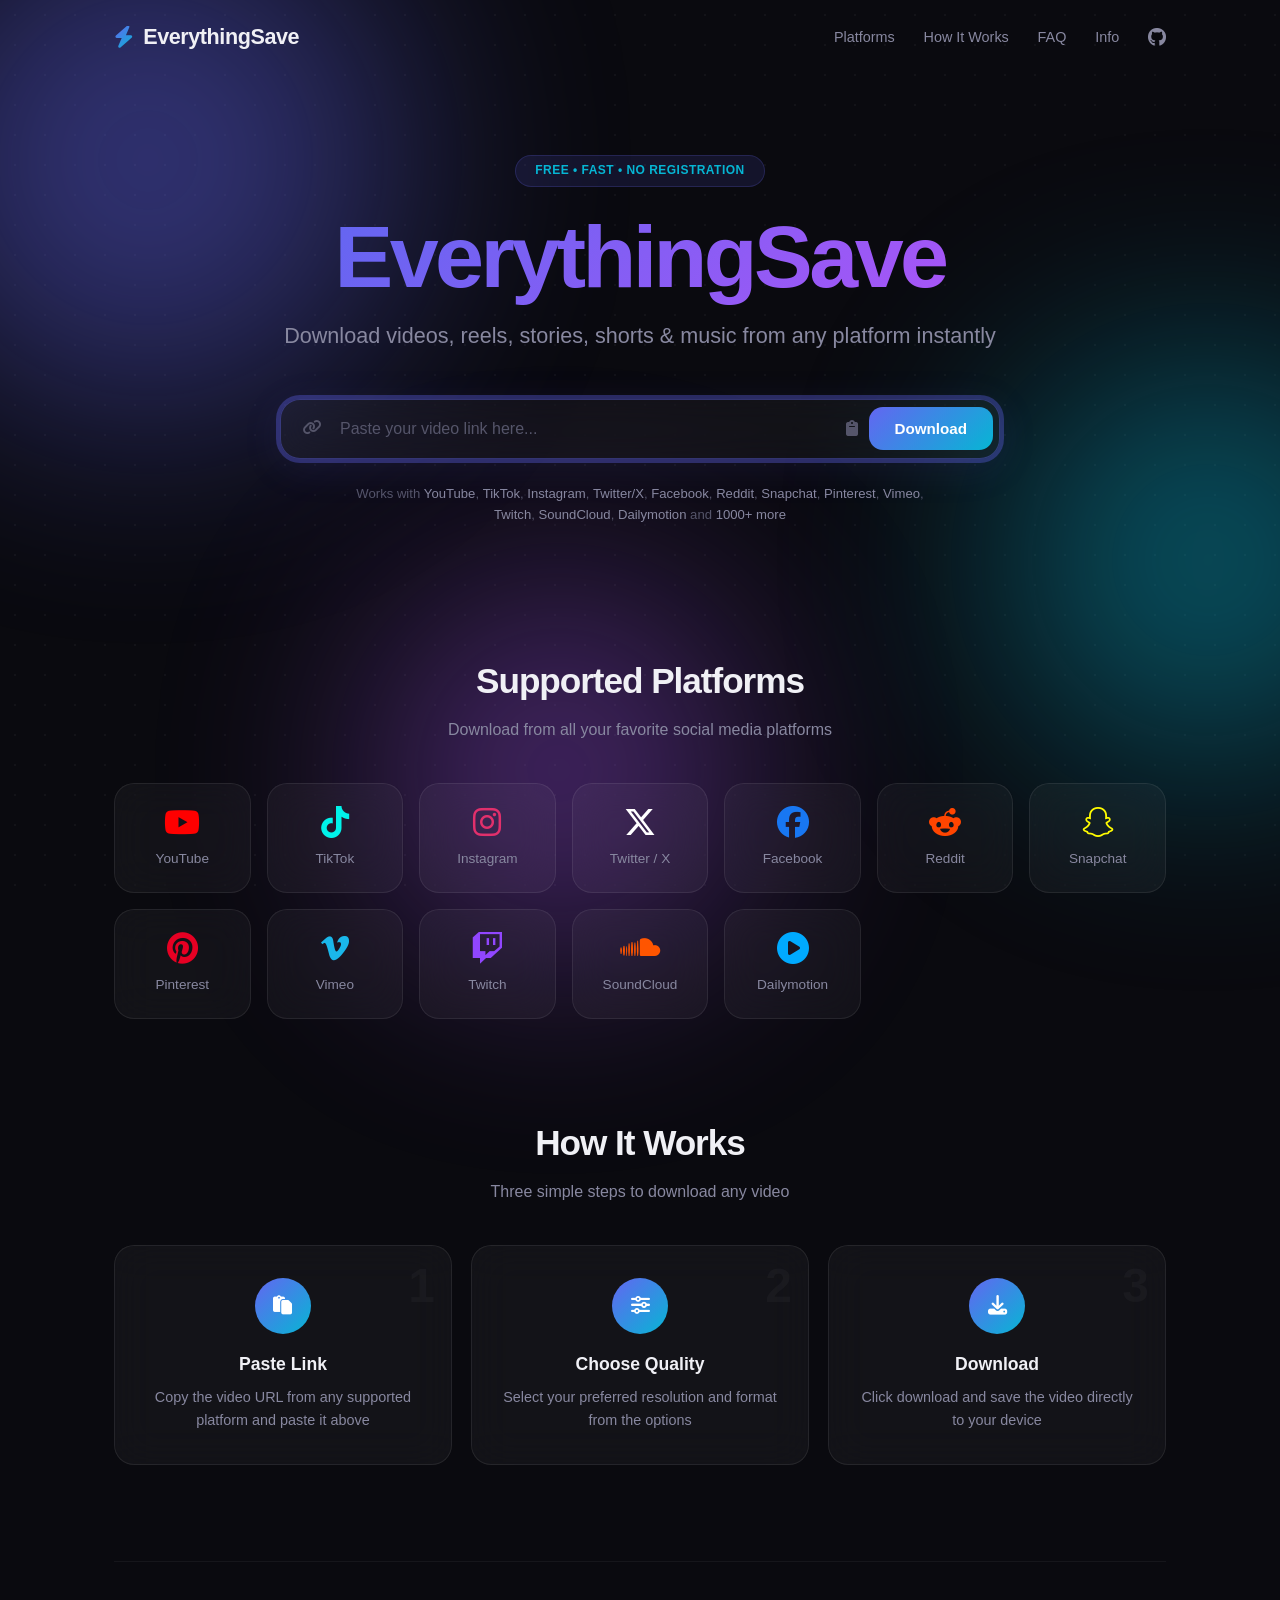
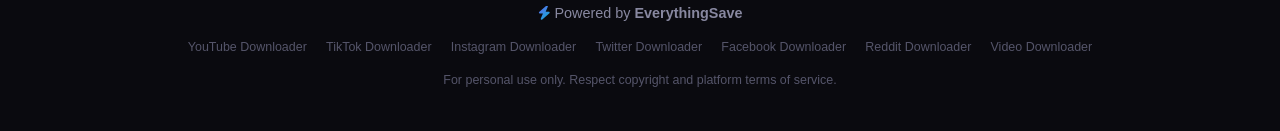
==== commit b9e1c768: "Clean index.html - remove FAQ/SEO sections, add info nav link" ====
--- a/templates/index.html
+++ b/templates/index.html
@@ -4,8 +4,7 @@
     <meta charset="UTF-8">
     <meta name="viewport" content="width=device-width, initial-scale=1.0">
     <title>EverythingSave - Free Video Downloader | Download from YouTube, TikTok, Instagram, Twitter &amp; More</title>
-    <meta name="description" content="EverythingSave is the #1 free online video downloader. Download videos from YouTube, TikTok, Instagram, Twitter/X, Facebook, Reddit, Snapchat, Pinterest, Vimeo, Twitch, SoundCloud, Dailymotion and 1000+ sites. No registration, no watermark, HD quality. Save videos, reels, stories, shorts, clips and music instantly.">
-    <meta name="keywords" content="video downloader, free video downloader, online video downloader, download video, save video, youtube downloader, youtube video downloader, download youtube video, youtube to mp4, youtube to mp3, youtube converter, youtube mp4, youtube save, tiktok downloader, tiktok video downloader, download tiktok video, tiktok save, tiktok no watermark, tiktok without watermark, save tiktok, instagram downloader, instagram video downloader, instagram reels downloader, download instagram reels, instagram story downloader, save instagram video, instagram reel save, instagram saver, twitter downloader, twitter video downloader, download twitter video, x downloader, x video downloader, save twitter video, download x video, facebook downloader, facebook video downloader, download facebook video, fb video downloader, save facebook video, reddit downloader, reddit video downloader, download reddit video, save reddit video, reddit video save, snapchat downloader, snapchat video downloader, download snapchat video, save snapchat, pinterest downloader, pinterest video downloader, download pinterest video, save pinterest video, vimeo downloader, vimeo video downloader, download vimeo video, twitch downloader, twitch clip downloader, download twitch clip, twitch vod downloader, soundcloud downloader, soundcloud mp3, download soundcloud, dailymotion downloader, download dailymotion video, video saver, social media downloader, social media video downloader, download social media video, free downloader, online downloader, mp4 downloader, hd video downloader, 4k video downloader, 1080p downloader, video converter, video to mp4, save video online, download video online, clip downloader, reel downloader, story downloader, shorts downloader, youtube shorts downloader, download youtube shorts, music downloader, audio downloader, mp3 downloader, download music, save music, video grabber, video ripper, content downloader, media downloader, stream downloader, download stream, bilibili downloader, tumblr downloader, ok.ru downloader, vk downloader, rumble downloader, bitchute downloader, odysee downloader, lbry downloader, bandcamp downloader, mixcloud downloader, likee downloader, triller downloader, kwai downloader, douyin downloader, weibo downloader, naver downloader, vlive downloader, everythingsave, everything save">
+    <meta name="description" content="Free online video downloader. Download videos from YouTube, TikTok, Instagram, Twitter/X, Facebook, Reddit and 1000+ sites in HD. No registration, no watermark.">
     <link rel="canonical" href="https://www.thenovastudio.be/snap-save/">
     <meta property="og:type" content="website">
     <meta property="og:url" content="https://www.thenovastudio.be/snap-save/">
@@ -20,8 +19,6 @@
     <meta name="robots" content="index, follow, max-image-preview:large, max-snippet:-1, max-video-preview:-1">
     <meta name="author" content="The Nova Studio">
     <meta name="theme-color" content="#7c3aed">
-    <meta http-equiv="content-language" content="en">
-    <link rel="alternate" hreflang="en" href="https://www.thenovastudio.be/snap-save/">
     <script type="application/ld+json">
     {
         "@context": "https://schema.org",
@@ -55,114 +52,6 @@
             "No registration required",
             "No watermark",
             "Supports 1000+ platforms"
-        ]
-    }
-    </script>
-    <script type="application/ld+json">
-    {
-        "@context": "https://schema.org",
-        "@type": "FAQPage",
-        "mainEntity": [
-            {
-                "@type": "Question",
-                "name": "How do I download videos from YouTube?",
-                "acceptedAnswer": {
-                    "@type": "Answer",
-                    "text": "Simply copy the YouTube video URL, paste it into EverythingSave, select your preferred quality (up to 4K), and click Download. You can download YouTube videos as MP4 or convert them to MP3 for audio only."
-                }
-            },
-            {
-                "@type": "Question",
-                "name": "Can I download TikTok videos without watermark?",
-                "acceptedAnswer": {
-                    "@type": "Answer",
-                    "text": "Yes! EverythingSave lets you download TikTok videos without the watermark. Just paste the TikTok video link and the downloaded video will be clean and watermark-free in HD quality."
-                }
-            },
-            {
-                "@type": "Question",
-                "name": "How do I download Instagram Reels and Stories?",
-                "acceptedAnswer": {
-                    "@type": "Answer",
-                    "text": "Copy the Instagram Reel or Story URL, paste it into EverythingSave, and click Download. We support Instagram Reels, Stories, IGTV, and regular posts with video content."
-                }
-            },
-            {
-                "@type": "Question",
-                "name": "Can I download Twitter/X videos?",
-                "acceptedAnswer": {
-                    "@type": "Answer",
-                    "text": "Absolutely! Copy the tweet URL containing the video, paste it into EverythingSave, and download the Twitter/X video in the highest available quality."
-                }
-            },
-            {
-                "@type": "Question",
-                "name": "How do I download Facebook videos?",
-                "acceptedAnswer": {
-                    "@type": "Answer",
-                    "text": "Copy the Facebook video URL or share link, paste it into EverythingSave, and click Download. We support Facebook videos, Reels, and Watch content in HD quality."
-                }
-            },
-            {
-                "@type": "Question",
-                "name": "Can I download Reddit videos with audio?",
-                "acceptedAnswer": {
-                    "@type": "Answer",
-                    "text": "Yes! Unlike many other tools, EverythingSave downloads Reddit videos with the audio track merged. Just paste the Reddit post URL and get the complete video with sound."
-                }
-            },
-            {
-                "@type": "Question",
-                "name": "Is EverythingSave free to use?",
-                "acceptedAnswer": {
-                    "@type": "Answer",
-                    "text": "Yes, EverythingSave is 100% free to use. There is no registration required, no hidden fees, and no limits on the number of downloads. Just paste your link and download."
-                }
-            },
-            {
-                "@type": "Question",
-                "name": "What video quality options are available?",
-                "acceptedAnswer": {
-                    "@type": "Answer",
-                    "text": "EverythingSave supports multiple quality options including 360p, 480p, 720p, 1080p (Full HD), and up to 4K resolution when available. You can also choose audio-only MP3 downloads."
-                }
-            },
-            {
-                "@type": "Question",
-                "name": "Can I download YouTube Shorts?",
-                "acceptedAnswer": {
-                    "@type": "Answer",
-                    "text": "Yes! EverythingSave fully supports YouTube Shorts. Just copy the Shorts URL and paste it into the downloader to save it to your device in HD quality."
-                }
-            },
-            {
-                "@type": "Question",
-                "name": "How many platforms does EverythingSave support?",
-                "acceptedAnswer": {
-                    "@type": "Answer",
-                    "text": "EverythingSave supports over 1000 platforms including YouTube, TikTok, Instagram, Twitter/X, Facebook, Reddit, Snapchat, Pinterest, Vimeo, Twitch, SoundCloud, Dailymotion, Bilibili, Tumblr, VK, Rumble, and many more."
-                }
-            }
-        ]
-    }
-    </script>
-    <script type="application/ld+json">
-    {
-        "@context": "https://schema.org",
-        "@type": "BreadcrumbList",
-        "itemListElement": [
-            {
-                "@type": "ListItem",
-                "position": 1,
-                "name": "The Nova Studio",
-                "item": "https://www.thenovastudio.be/"
-            },
-            {
-                "@type": "ListItem",
-                "position": 2,
-                "name": "EverythingSave",
-                "item": "https://www.thenovastudio.be/snap-save/"
-            }
         ]
     }
     </script>
@@ -221,7 +110,8 @@
             <div class="nav__links">
                 <a href="#platforms" class="nav__link">Platforms</a>
                 <a href="#how-it-works" class="nav__link">How It Works</a>
-                <a href="#faq" class="nav__link">FAQ</a>
+                <a href="/info#faq" class="nav__link">FAQ</a>
+                <a href="/info" class="nav__link">Info</a>
                 <a href="https://github.com/thenovastudio" target="_blank" class="nav__link nav__link--icon" title="GitHub">
                     <i class="fab fa-github"></i>
                 </a>
@@ -379,105 +269,6 @@
             </div>
         </section>
 
-        <!-- FAQ Section -->
-        <section id="faq" class="faq">
-            <h2 class="section-title">Frequently Asked Questions</h2>
-            <p class="section-subtitle">Everything you need to know about downloading videos</p>
-            <div class="faq__list">
-                <details class="faq__item glass-card">
-                    <summary class="faq__question">How do I download videos from YouTube?</summary>
-                    <div class="faq__answer">
-                        <p>Simply copy the YouTube video URL, paste it into EverythingSave, select your preferred quality (up to 4K), and click Download. You can download YouTube videos as MP4 or convert them to MP3 for audio only.</p>
-                    </div>
-                </details>
-                <details class="faq__item glass-card">
-                    <summary class="faq__question">Can I download TikTok videos without watermark?</summary>
-                    <div class="faq__answer">
-                        <p>Yes! EverythingSave lets you download TikTok videos without the watermark. Just paste the TikTok video link and the downloaded video will be clean and watermark-free in HD quality.</p>
-                    </div>
-                </details>
-                <details class="faq__item glass-card">
-                    <summary class="faq__question">How do I download Instagram Reels and Stories?</summary>
-                    <div class="faq__answer">
-                        <p>Copy the Instagram Reel or Story URL, paste it into EverythingSave, and click Download. We support Instagram Reels, Stories, IGTV, and regular posts with video content.</p>
-                    </div>
-                </details>
-                <details class="faq__item glass-card">
-                    <summary class="faq__question">Can I download Twitter/X videos?</summary>
-                    <div class="faq__answer">
-                        <p>Absolutely! Copy the tweet URL containing the video, paste it into EverythingSave, and download the Twitter/X video in the highest available quality.</p>
-                    </div>
-                </details>
-                <details class="faq__item glass-card">
-                    <summary class="faq__question">How do I download Facebook videos?</summary>
-                    <div class="faq__answer">
-                        <p>Copy the Facebook video URL or share link, paste it into EverythingSave, and click Download. We support Facebook videos, Reels, and Watch content in HD quality.</p>
-                    </div>
-                </details>
-                <details class="faq__item glass-card">
-                    <summary class="faq__question">Can I download Reddit videos with audio?</summary>
-                    <div class="faq__answer">
-                        <p>Yes! Unlike many other tools, EverythingSave downloads Reddit videos with the audio track merged. Just paste the Reddit post URL and get the complete video with sound.</p>
-                    </div>
-                </details>
-                <details class="faq__item glass-card">
-                    <summary class="faq__question">Is EverythingSave free to use?</summary>
-                    <div class="faq__answer">
-                        <p>Yes, EverythingSave is 100% free to use. There is no registration required, no hidden fees, and no limits on the number of downloads. Just paste your link and download.</p>
-                    </div>
-                </details>
-                <details class="faq__item glass-card">
-                    <summary class="faq__question">What video quality options are available?</summary>
-                    <div class="faq__answer">
-                        <p>EverythingSave supports multiple quality options including 360p, 480p, 720p, 1080p (Full HD), and up to 4K resolution when available. You can also choose audio-only MP3 downloads.</p>
-                    </div>
-                </details>
-                <details class="faq__item glass-card">
-                    <summary class="faq__question">Can I download YouTube Shorts?</summary>
-                    <div class="faq__answer">
-                        <p>Yes! EverythingSave fully supports YouTube Shorts. Just copy the Shorts URL and paste it into the downloader to save it to your device in HD quality.</p>
-                    </div>
-                </details>
-                <details class="faq__item glass-card">
-                    <summary class="faq__question">How many platforms does EverythingSave support?</summary>
-                    <div class="faq__answer">
-                        <p>EverythingSave supports over 1000 platforms including YouTube, TikTok, Instagram, Twitter/X, Facebook, Reddit, Snapchat, Pinterest, Vimeo, Twitch, SoundCloud, Dailymotion, Bilibili, Tumblr, VK, Rumble, and many more.</p>
-                    </div>
-                </details>
-            </div>
-        </section>
-
-        <!-- SEO Content Section -->
-        <section class="seo-content">
-            <h2 class="section-title">The Best Free Online Video Downloader</h2>
-
-            <p><strong>EverythingSave</strong> is the ultimate <strong>free online video downloader</strong> that lets you <strong>download videos</strong> from over 1000 platforms with just a few clicks. Whether you want to <strong>save videos</strong> for offline viewing, create content, or keep your favorite clips, EverythingSave makes it effortless. No software installation, no registration, no hidden fees -- just paste your link and download.</p>
-
-            <h3>YouTube Video Downloader - HD, 4K, Shorts &amp; MP3</h3>
-            <p>Our powerful <strong>YouTube downloader</strong> lets you <strong>download YouTube videos</strong> in the highest quality available, including <strong>720p, 1080p Full HD, and 4K Ultra HD</strong>. Convert <strong>YouTube to MP4</strong> for video or <strong>YouTube to MP3</strong> for audio-only downloads. EverythingSave also fully supports <strong>YouTube Shorts downloader</strong> functionality -- save any Short directly to your device. Whether it is music videos, tutorials, vlogs, or livestream recordings, our <strong>YouTube video downloader</strong> handles it all with blazing speed.</p>
-
-            <h3>TikTok Downloader - Without Watermark</h3>
-            <p>Download <strong>TikTok videos without watermark</strong> using EverythingSave. Our <strong>TikTok downloader</strong> removes the TikTok watermark automatically, giving you clean, high-quality videos ready to save or share. <strong>Save TikTok</strong> videos in HD quality with no app required. Just paste the TikTok link and get your <strong>TikTok video download</strong> instantly -- it is the easiest <strong>TikTok no watermark</strong> solution available online.</p>
-
-            <h3>Instagram Reels &amp; Stories Downloader</h3>
-            <p>Our <strong>Instagram downloader</strong> supports all Instagram content types. <strong>Download Instagram Reels</strong>, save <strong>Instagram Stories</strong> before they disappear, and grab videos from IGTV and regular posts. The <strong>Instagram Reels downloader</strong> preserves the original HD quality, and our <strong>Instagram Story downloader</strong> works even for stories you have not saved. EverythingSave is the most reliable <strong>Instagram saver</strong> and <strong>Instagram video downloader</strong> on the web.</p>
-
-            <h3>Twitter/X Video Downloader</h3>
-            <p>Save any video from Twitter with our <strong>Twitter video downloader</strong>. Whether it is viral clips, news footage, or funny memes, the <strong>X downloader</strong> (formerly <strong>Twitter downloader</strong>) grabs videos in the best available resolution. Just copy the tweet URL, paste it into EverythingSave, and <strong>download Twitter video</strong> content instantly. Our <strong>X video downloader</strong> supports GIFs and video tweets alike.</p>
-
-            <h3>Facebook Video Downloader</h3>
-            <p>EverythingSave makes it simple to <strong>download Facebook videos</strong> in HD quality. Our <strong>Facebook video downloader</strong> supports videos from personal profiles, pages, groups, and Facebook Watch. The <strong>FB video downloader</strong> handles both public and shared content, so you can <strong>save Facebook video</strong> content for offline viewing anytime.</p>
-
-            <h3>Reddit Video Downloader - With Audio</h3>
-            <p>Frustrated by Reddit videos downloading without sound? EverythingSave solves this with our <strong>Reddit video downloader</strong> that automatically merges video and audio tracks. <strong>Download Reddit video</strong> posts with full sound quality. Just paste the Reddit post URL and our <strong>Reddit downloader</strong> delivers the complete video with audio -- no extra steps needed. <strong>Save Reddit video</strong> content the way it was meant to be watched.</p>
-
-            <h3>Snapchat, Pinterest, Vimeo, Twitch, SoundCloud &amp; Dailymotion</h3>
-            <p>Beyond the major platforms, EverythingSave supports a massive range of sites. Use our <strong>Snapchat downloader</strong> to <strong>save Snapchat</strong> stories and spotlight videos. The <strong>Pinterest downloader</strong> grabs video pins in high quality. Our <strong>Vimeo downloader</strong> supports both free and embedded Vimeo content. Clip lovers can use the <strong>Twitch clip downloader</strong> and <strong>Twitch VOD downloader</strong> to save their favorite streaming moments. Music fans can use our <strong>SoundCloud downloader</strong> to <strong>download SoundCloud</strong> tracks as <strong>MP3</strong>. And the <strong>Dailymotion downloader</strong> rounds out our support for all the major video platforms.</p>
-
-            <h3>Why Choose EverythingSave?</h3>
-            <p><strong>EverythingSave</strong> stands out as the best <strong>video downloader</strong> for several reasons. It is completely <strong>free</strong> with no registration or account needed. It supports <strong>HD and 4K video downloads</strong> in <strong>MP4</strong> format, plus <strong>MP3 audio downloads</strong>. It works on every device -- desktop, tablet, and mobile. There are no download limits, no annoying pop-ups, and no software to install. With support for <strong>over 1000 platforms</strong> including YouTube, TikTok, Instagram, Twitter/X, Facebook, Reddit, Snapchat, Pinterest, Vimeo, Twitch, SoundCloud, Dailymotion, Bilibili, Tumblr, VK, Rumble, and many more, <strong>EverythingSave</strong> truly lives up to its name -- it saves <strong>everything</strong>.</p>
-        </section>
-
         <!-- Footer -->
         <footer class="footer">
             <div class="footer__inner">
@@ -505,4 +296,4 @@
 
     <script src="/static/js/script.js"></script>
 </body>
-</html>
+</html>
--- a/static/css/style.css
+++ b/static/css/style.css
@@ -1,5 +1,5 @@
 /* ==========================================================================
-   SnapSave - Premium Dark Glassmorphism Theme
+   EverythingSave - Premium Dark Glassmorphism Theme
    ========================================================================== */
 
 /* ---------------------------------------------------------------------------
@@ -228,6 +228,20 @@
     color: var(--text-secondary);
     font-weight: 400;
     margin-bottom: 2.8rem;
+}
+
+/* Hero Platforms Text */
+.hero__platforms-text {
+    font-size: 0.82rem;
+    color: var(--text-muted);
+    margin-top: 1.5rem;
+    max-width: 600px;
+    margin-left: auto;
+    margin-right: auto;
+}
+.hero__platforms-text strong {
+    color: var(--text-secondary);
+    font-weight: 500;
 }
 
 /* ---------------------------------------------------------------------------
@@ -601,6 +615,94 @@
 }
 
 /* ---------------------------------------------------------------------------
+   FAQ Section
+   --------------------------------------------------------------------------- */
+.faq {
+    text-align: center;
+    padding-top: var(--section-gap);
+}
+.faq__list {
+    max-width: 760px;
+    margin: 0 auto;
+    display: flex;
+    flex-direction: column;
+    gap: 0.8rem;
+    text-align: left;
+}
+.faq__item {
+    padding: 0;
+    overflow: hidden;
+    transition: border-color var(--speed) var(--ease), box-shadow var(--speed) var(--ease);
+}
+.faq__item[open] {
+    border-color: rgba(99, 102, 241, 0.25);
+    box-shadow: 0 0 20px rgba(99, 102, 241, 0.06);
+}
+.faq__question {
+    padding: 1.15rem 1.4rem;
+    font-weight: 600;
+    font-size: 0.95rem;
+    cursor: pointer;
+    list-style: none;
+    display: flex;
+    align-items: center;
+    justify-content: space-between;
+    gap: 1rem;
+    color: var(--text-primary);
+    transition: color var(--speed);
+}
+.faq__question::-webkit-details-marker { display: none; }
+.faq__question::after {
+    content: '\f078';
+    font-family: 'Font Awesome 6 Free';
+    font-weight: 900;
+    font-size: 0.7rem;
+    color: var(--text-muted);
+    transition: transform var(--speed) var(--ease), color var(--speed);
+    flex-shrink: 0;
+}
+.faq__item[open] .faq__question::after {
+    transform: rotate(180deg);
+    color: var(--accent-1);
+}
+.faq__question:hover { color: var(--accent-2); }
+.faq__answer {
+    padding: 0 1.4rem 1.2rem;
+    color: var(--text-secondary);
+    font-size: 0.9rem;
+    line-height: 1.7;
+}
+
+/* ---------------------------------------------------------------------------
+   SEO Content
+   --------------------------------------------------------------------------- */
+.seo-content {
+    padding-top: var(--section-gap);
+    max-width: 800px;
+    margin: 0 auto;
+}
+.seo-content h2 {
+    text-align: center;
+    margin-bottom: 2rem;
+}
+.seo-content h3 {
+    font-size: 1.15rem;
+    font-weight: 700;
+    margin: 2rem 0 0.75rem;
+    color: var(--text-primary);
+}
+.seo-content p {
+    color: var(--text-secondary);
+    font-size: 0.92rem;
+    line-height: 1.75;
+    margin-bottom: 1rem;
+}
+.seo-content strong {
+    color: var(--text-primary);
+    font-weight: 600;
+}
+
+/* ---------------------------------------------------------------------------
    Footer
    --------------------------------------------------------------------------- */
 .footer {
@@ -619,6 +721,21 @@
     -webkit-background-clip: text;
     -webkit-text-fill-color: transparent;
     background-clip: text;
+}
+.footer__links {
+    display: flex;
+    flex-wrap: wrap;
+    justify-content: center;
+    gap: 0.6rem 1.2rem;
+    margin: 0.8rem 0;
+}
+.footer__link {
+    font-size: 0.78rem;
+    color: var(--text-muted);
+    transition: color var(--speed);
+}
+.footer__link:hover {
+    color: var(--accent-2);
 }
 .footer__disclaimer {
     font-size: 0.78rem;
@@ -744,4 +861,4 @@
 /* ---------------------------------------------------------------------------
    Utility: Hidden
    --------------------------------------------------------------------------- */
-[hidden] { display: none !important; }+[hidden] { display: none !important; }
